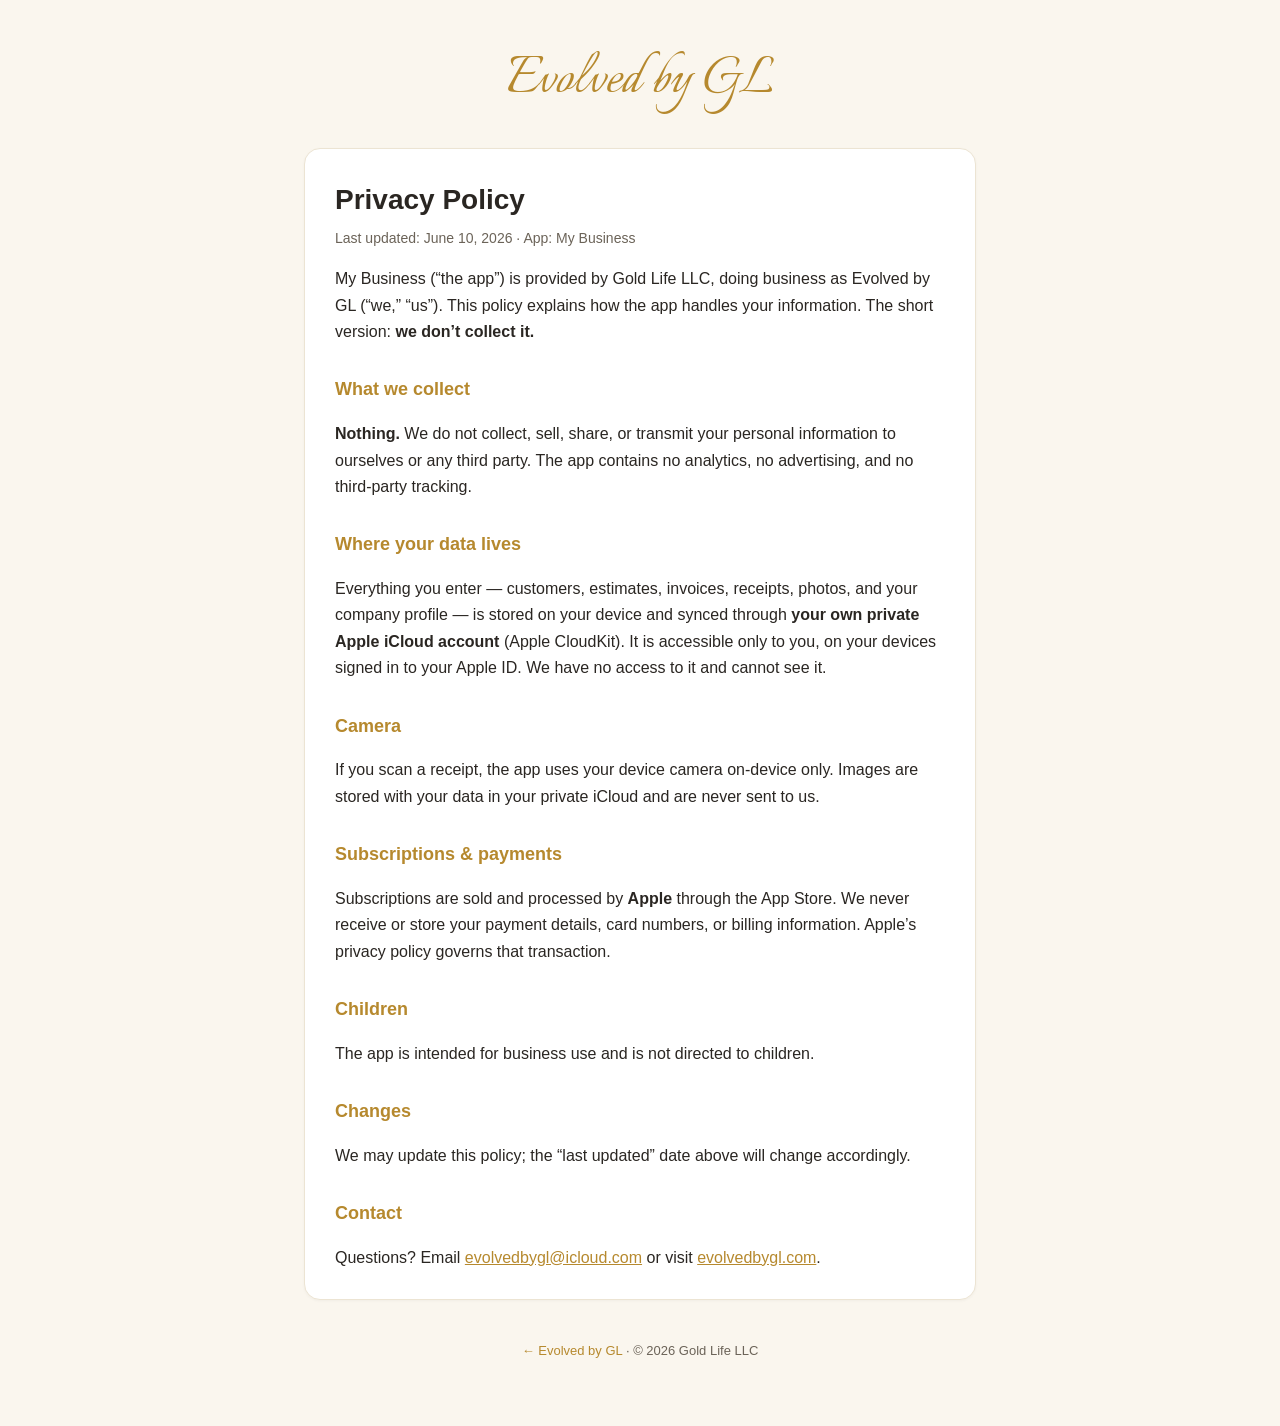
==== privacy/index.html @ b3e44c9a "Evolved by GL: landing, privacy policy, terms of service" ====
<!doctype html>
<html lang="en">
<head>
<meta charset="utf-8">
<meta name="viewport" content="width=device-width,initial-scale=1">
<title>Privacy Policy — My Business by Evolved by GL</title>
<link rel="preconnect" href="https://fonts.googleapis.com">
<link href="https://fonts.googleapis.com/css2?family=Italianno&display=swap" rel="stylesheet">
<link rel="stylesheet" href="/style.css">
</head>
<body>
<div class="wrap">
  <header class="brand"><div class="script">Evolved by GL</div></header>
  <div class="card">
    <h1>Privacy Policy</h1>
    <div class="updated">Last updated: June 10, 2026 · App: My Business</div>

    <p>My Business (“the app”) is provided by Gold Life LLC, doing business as Evolved by GL
       (“we,” “us”). This policy explains how the app handles your information. The short
       version: <strong>we don’t collect it.</strong></p>

    <h2>What we collect</h2>
    <p><strong>Nothing.</strong> We do not collect, sell, share, or transmit your personal
       information to ourselves or any third party. The app contains no analytics, no
       advertising, and no third-party tracking.</p>

    <h2>Where your data lives</h2>
    <p>Everything you enter — customers, estimates, invoices, receipts, photos, and your company
       profile — is stored on your device and synced through <strong>your own private Apple
       iCloud account</strong> (Apple CloudKit). It is accessible only to you, on your devices
       signed in to your Apple ID. We have no access to it and cannot see it.</p>

    <h2>Camera</h2>
    <p>If you scan a receipt, the app uses your device camera on-device only. Images are stored
       with your data in your private iCloud and are never sent to us.</p>

    <h2>Subscriptions &amp; payments</h2>
    <p>Subscriptions are sold and processed by <strong>Apple</strong> through the App Store. We
       never receive or store your payment details, card numbers, or billing information.
       Apple’s privacy policy governs that transaction.</p>

    <h2>Children</h2>
    <p>The app is intended for business use and is not directed to children.</p>

    <h2>Changes</h2>
    <p>We may update this policy; the “last updated” date above will change accordingly.</p>

    <h2>Contact</h2>
    <p>Questions? Email <a href="mailto:evolvedbygl@icloud.com">evolvedbygl@icloud.com</a>
       or visit <a href="https://www.evolvedbygl.com">evolvedbygl.com</a>.</p>
  </div>
  <footer><a href="/">← Evolved by GL</a> · © 2026 Gold Life LLC</footer>
</div>
</body>
</html>
---- style.css ----
:root{
  --gold:#b6892e; --gold-soft:#c9a45b; --cream:#faf6ee; --ink:#2a2622; --muted:#6b6358;
}
*{box-sizing:border-box}
body{margin:0;background:var(--cream);color:var(--ink);
  font:16px/1.65 -apple-system,BlinkMacSystemFont,"Segoe UI",Roboto,Helvetica,Arial,sans-serif;}
.wrap{max-width:720px;margin:0 auto;padding:48px 24px 64px}
header.brand{text-align:center;margin-bottom:36px}
.script{font-family:'Italianno',cursive;font-size:64px;line-height:1;color:var(--gold)}
.tagline{color:var(--muted);letter-spacing:.06em;text-transform:uppercase;font-size:12px;margin-top:4px}
h1{font-size:28px;margin:0 0 4px}
h2{font-size:18px;margin:30px 0 6px;color:var(--gold)}
.updated{color:var(--muted);font-size:14px;margin-bottom:14px}
a{color:var(--gold)}
.nav{display:flex;gap:20px;justify-content:center;margin-top:20px;flex-wrap:wrap}
.nav a{text-decoration:none;font-weight:600}
.card{background:#fff;border:1px solid #ece4d3;border-radius:16px;padding:28px 30px 12px;
  box-shadow:0 1px 3px rgba(0,0,0,.04)}
footer{text-align:center;color:var(--muted);font-size:13px;margin-top:40px}
footer a{text-decoration:none}
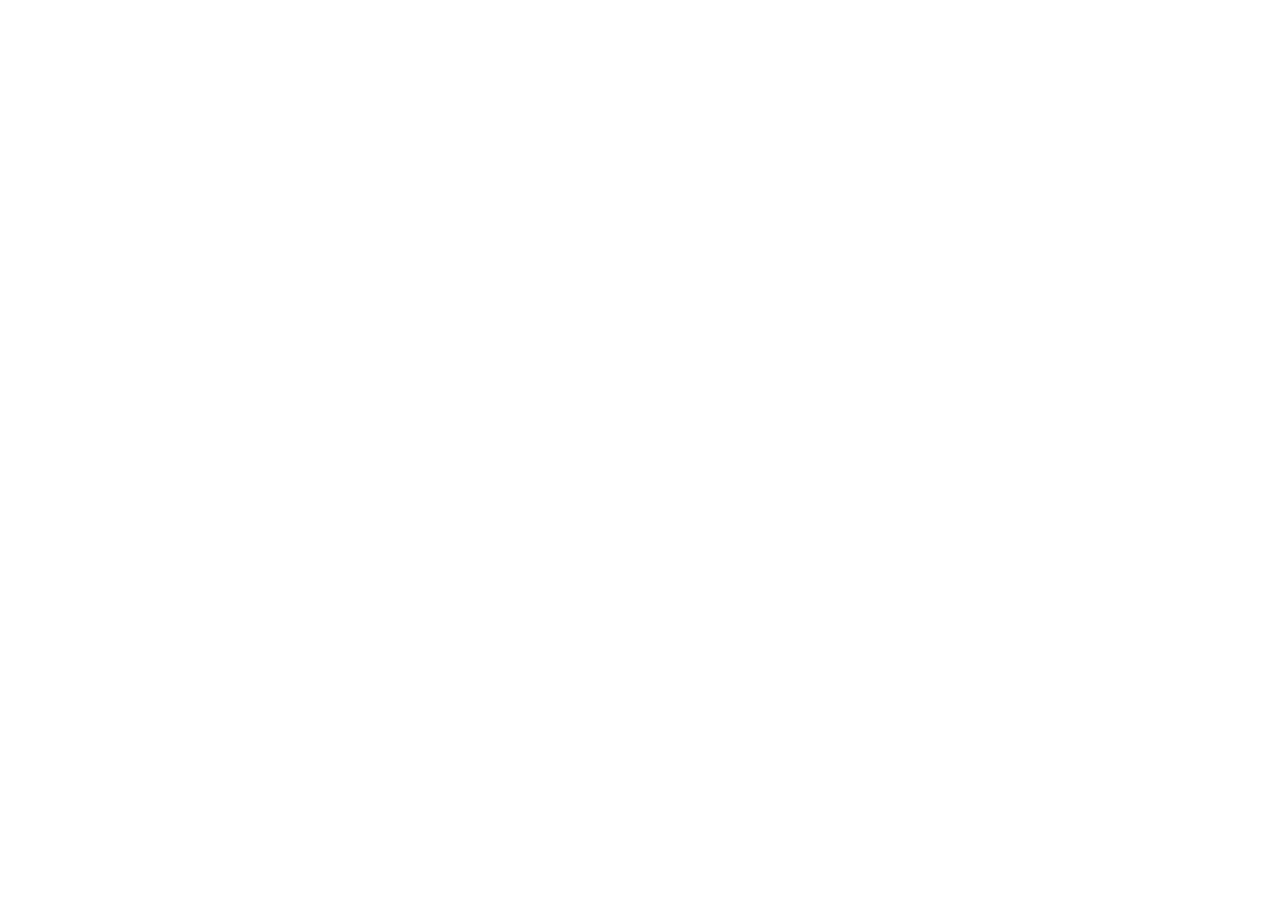
==== commit 7570fbcc: "Redirect legacy pages to evolvedbygl.com (single source of truth)" ====
--- a/privacy/index.html
+++ b/privacy/index.html
@@ -2,54 +2,12 @@
 <html lang="en">
 <head>
 <meta charset="utf-8">
-<meta name="viewport" content="width=device-width,initial-scale=1">
-<title>Privacy Policy — My Business by Evolved by GL</title>
-<link rel="preconnect" href="https://fonts.googleapis.com">
-<link href="https://fonts.googleapis.com/css2?family=Italianno&display=swap" rel="stylesheet">
-<link rel="stylesheet" href="/style.css">
+<title>Moved</title>
+<meta name="robots" content="noindex">
+<link rel="canonical" href="https://software.evolvedbygl.com/my-business/privacy">
+<meta http-equiv="refresh" content="0; url=https://software.evolvedbygl.com/my-business/privacy">
 </head>
 <body>
-<div class="wrap">
-  <header class="brand"><div class="script">Evolved by GL</div></header>
-  <div class="card">
-    <h1>Privacy Policy</h1>
-    <div class="updated">Last updated: June 10, 2026 · App: My Business</div>
-
-    <p>My Business (“the app”) is provided by Gold Life LLC, doing business as Evolved by GL
-       (“we,” “us”). This policy explains how the app handles your information. The short
-       version: <strong>we don’t collect it.</strong></p>
-
-    <h2>What we collect</h2>
-    <p><strong>Nothing.</strong> We do not collect, sell, share, or transmit your personal
-       information to ourselves or any third party. The app contains no analytics, no
-       advertising, and no third-party tracking.</p>
-
-    <h2>Where your data lives</h2>
-    <p>Everything you enter — customers, estimates, invoices, receipts, photos, and your company
-       profile — is stored on your device and synced through <strong>your own private Apple
-       iCloud account</strong> (Apple CloudKit). It is accessible only to you, on your devices
-       signed in to your Apple ID. We have no access to it and cannot see it.</p>
-
-    <h2>Camera</h2>
-    <p>If you scan a receipt, the app uses your device camera on-device only. Images are stored
-       with your data in your private iCloud and are never sent to us.</p>
-
-    <h2>Subscriptions &amp; payments</h2>
-    <p>Subscriptions are sold and processed by <strong>Apple</strong> through the App Store. We
-       never receive or store your payment details, card numbers, or billing information.
-       Apple’s privacy policy governs that transaction.</p>
-
-    <h2>Children</h2>
-    <p>The app is intended for business use and is not directed to children.</p>
-
-    <h2>Changes</h2>
-    <p>We may update this policy; the “last updated” date above will change accordingly.</p>
-
-    <h2>Contact</h2>
-    <p>Questions? Email <a href="mailto:evolvedbygl@icloud.com">evolvedbygl@icloud.com</a>
-       or visit <a href="https://www.evolvedbygl.com">evolvedbygl.com</a>.</p>
-  </div>
-  <footer><a href="/">← Evolved by GL</a> · © 2026 Gold Life LLC</footer>
-</div>
+<p>This page has moved to <a href="https://software.evolvedbygl.com/my-business/privacy">https://software.evolvedbygl.com/my-business/privacy</a>.</p>
 </body>
 </html>
